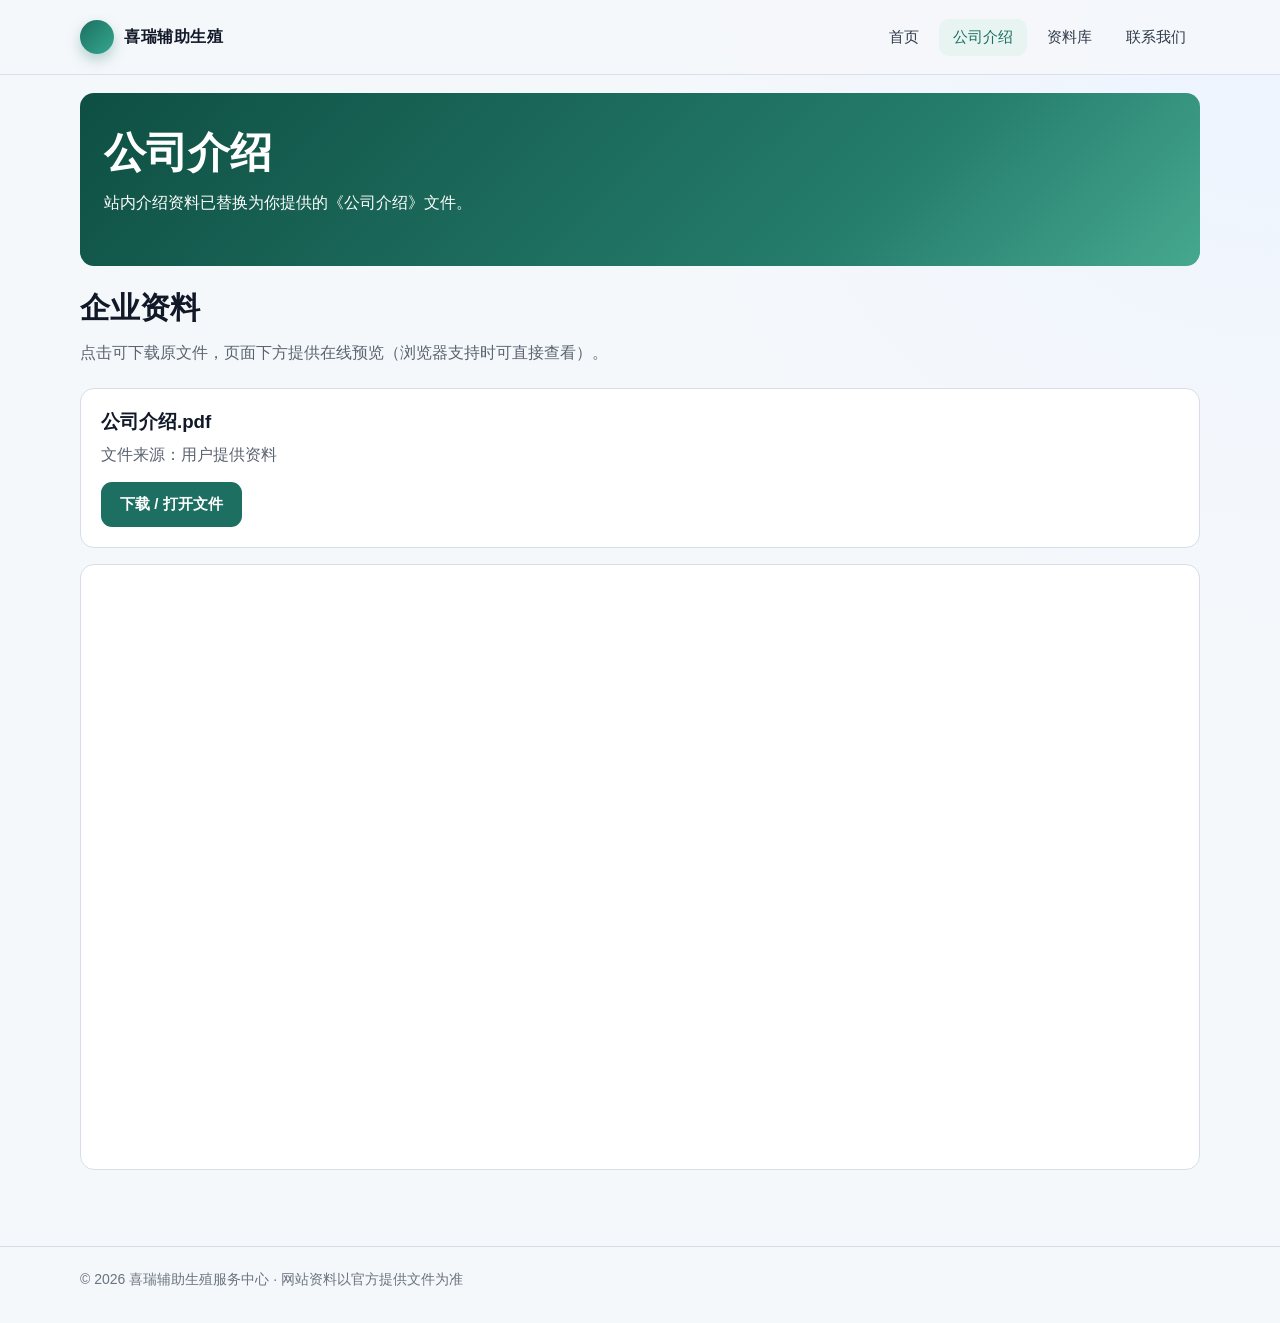
==== about.html @ 0d0cdbbd "feat: launch gljyhxbb site" ====
<!doctype html>
<html lang="zh-CN">
  <head>
    <meta charset="UTF-8" />
    <meta name="viewport" content="width=device-width, initial-scale=1.0" />
    <meta name="description" content="喜瑞辅助生殖服务公司介绍。" />
    <title>喜瑞辅助生殖服务 | 公司介绍</title>
    <link rel="stylesheet" href="assets/css/style.css" />
  </head>
  <body>
    <header class="topbar">
      <div class="wrap topbar-inner">
        <a class="brand" href="index.html"><span class="brand-dot"></span>喜瑞辅助生殖</a>
        <nav class="nav">
          <a href="index.html">首页</a>
          <a class="active" href="about.html">公司介绍</a>
          <a href="resources.html">资料库</a>
          <a href="contact.html">联系我们</a>
        </nav>
      </div>
    </header>

    <main class="wrap">
      <section class="banner">
        <h1>公司介绍</h1>
        <p>站内介绍资料已替换为你提供的《公司介绍》文件。</p>
      </section>

      <section class="section">
        <h2>企业资料</h2>
        <p class="desc">
          点击可下载原文件，页面下方提供在线预览（浏览器支持时可直接查看）。
        </p>
        <div class="doc-card">
          <h3>公司介绍.pdf</h3>
          <div class="meta">文件来源：用户提供资料</div>
          <a class="btn btn-primary" href="assets/docs/company-profile.pdf" target="_blank">下载 / 打开文件</a>
        </div>
        <div class="pdf-box">
          <iframe src="assets/docs/company-profile.pdf" title="公司介绍 PDF 预览"></iframe>
        </div>
      </section>
    </main>

    <footer>
      <div class="wrap">
        © 2026 喜瑞辅助生殖服务中心 · 网站资料以官方提供文件为准
      </div>
    </footer>
  </body>
</html>
---- assets/css/style.css ----
:root {
  --bg: #f5f8fb;
  --surface: #ffffff;
  --text: #111827;
  --muted: #5b6472;
  --brand: #1d6f62;
  --brand-soft: #e7f4f1;
  --accent: #c59a3d;
  --line: #d7dee8;
  --radius: 16px;
  --shadow: 0 12px 30px rgba(20, 40, 70, 0.08);
}

* {
  box-sizing: border-box;
}

body {
  margin: 0;
  font-family: "Noto Sans SC", "PingFang SC", "Microsoft YaHei", sans-serif;
  color: var(--text);
  background:
    radial-gradient(circle at top right, #edf4ff 0, #f5f8fb 35%),
    var(--bg);
}

a {
  color: inherit;
  text-decoration: none;
}

.wrap {
  width: min(1120px, calc(100% - 32px));
  margin: 0 auto;
}

.topbar {
  position: sticky;
  top: 0;
  z-index: 20;
  backdrop-filter: blur(10px);
  background: rgba(245, 248, 251, 0.88);
  border-bottom: 1px solid rgba(215, 222, 232, 0.9);
}

.topbar-inner {
  height: 74px;
  display: flex;
  align-items: center;
  justify-content: space-between;
}

.brand {
  display: inline-flex;
  align-items: center;
  gap: 10px;
  font-weight: 700;
  letter-spacing: 0.5px;
}

.brand-dot {
  width: 34px;
  height: 34px;
  border-radius: 50%;
  background: linear-gradient(135deg, var(--brand), #34a88f);
  display: inline-block;
  box-shadow: 0 6px 14px rgba(29, 111, 98, 0.3);
}

.nav {
  display: flex;
  gap: 6px;
  flex-wrap: wrap;
}

.nav a {
  padding: 9px 14px;
  border-radius: 10px;
  color: #2f3a4a;
  font-size: 15px;
  transition: 0.2s;
}

.nav a.active,
.nav a:hover {
  background: var(--brand-soft);
  color: var(--brand);
}

.hero {
  padding: 66px 0 48px;
}

.hero-grid {
  display: grid;
  grid-template-columns: 1.2fr 0.8fr;
  gap: 24px;
}

.panel {
  background: var(--surface);
  border: 1px solid var(--line);
  border-radius: var(--radius);
  box-shadow: var(--shadow);
}

.hero-main {
  padding: 34px;
}

.eyebrow {
  font-size: 13px;
  font-weight: 700;
  color: var(--brand);
  letter-spacing: 1px;
}

h1 {
  margin: 10px 0 14px;
  font-size: clamp(28px, 5vw, 42px);
  line-height: 1.15;
}

.lead {
  margin: 0;
  font-size: 16px;
  color: var(--muted);
  line-height: 1.75;
}

.cta-row {
  margin-top: 24px;
  display: flex;
  flex-wrap: wrap;
  gap: 12px;
}

.btn {
  display: inline-flex;
  align-items: center;
  justify-content: center;
  padding: 12px 18px;
  border-radius: 11px;
  border: 1px solid transparent;
  font-weight: 700;
  font-size: 15px;
  transition: 0.2s;
}

.btn-primary {
  background: var(--brand);
  color: #fff;
}

.btn-primary:hover {
  background: #145648;
}

.btn-secondary {
  border-color: var(--line);
  background: #fff;
}

.btn-secondary:hover {
  border-color: var(--brand);
  color: var(--brand);
}

.hero-side {
  padding: 24px;
  display: flex;
  flex-direction: column;
  justify-content: space-between;
  gap: 14px;
}

.metric {
  padding: 16px 18px;
  border-radius: 12px;
  background: linear-gradient(145deg, #f8fffd, #eff8f6);
  border: 1px solid #d9ece7;
}

.metric b {
  display: block;
  font-size: 22px;
}

.section {
  padding: 22px 0 52px;
}

.section h2 {
  margin: 0 0 14px;
  font-size: clamp(22px, 3vw, 30px);
}

.section p.desc {
  margin: 0 0 24px;
  color: var(--muted);
}

.cards {
  display: grid;
  grid-template-columns: repeat(3, minmax(0, 1fr));
  gap: 16px;
}

.card {
  background: var(--surface);
  border: 1px solid var(--line);
  border-radius: 14px;
  padding: 18px;
}

.card h3 {
  margin: 0 0 8px;
  font-size: 18px;
}

.card p {
  margin: 0;
  color: var(--muted);
  line-height: 1.7;
}

.doc-list,
.qr-grid {
  display: grid;
  grid-template-columns: repeat(2, minmax(0, 1fr));
  gap: 18px;
}

.doc-card {
  background: var(--surface);
  border: 1px solid var(--line);
  border-radius: 14px;
  padding: 20px;
}

.doc-card h3 {
  margin: 0 0 10px;
}

.doc-card .meta {
  color: var(--muted);
  margin-bottom: 16px;
}

.qr-card {
  background: var(--surface);
  border: 1px solid var(--line);
  border-radius: 14px;
  padding: 14px;
}

.qr-card img {
  width: 100%;
  border-radius: 10px;
  display: block;
}

.qr-card h3 {
  margin: 10px 2px 4px;
}

.qr-card p {
  margin: 0 2px 2px;
  color: var(--muted);
  font-size: 14px;
}

.contact-panel {
  background: linear-gradient(145deg, #fff, #f8fbff);
  border: 1px solid var(--line);
  border-radius: 16px;
  padding: 18px;
  margin-bottom: 16px;
}

.pdf-box {
  margin-top: 16px;
  border: 1px solid var(--line);
  border-radius: 14px;
  overflow: hidden;
  background: #fff;
}

.pdf-box iframe {
  width: 100%;
  height: 600px;
  border: 0;
}

footer {
  margin-top: 24px;
  padding: 24px 0 34px;
  border-top: 1px solid var(--line);
  color: #6a7380;
  font-size: 14px;
}

.banner {
  margin-top: 18px;
  border-radius: 14px;
  background: linear-gradient(135deg, #0e4f43 0%, #257d6c 70%, #46a88f 100%);
  color: #fff;
  padding: 36px 24px;
}

.banner h1 {
  margin: 0 0 10px;
}

.notice {
  margin-top: 8px;
  font-size: 13px;
  color: var(--muted);
}

@media (max-width: 940px) {
  .hero-grid,
  .cards,
  .doc-list,
  .qr-grid {
    grid-template-columns: 1fr;
  }

  .topbar-inner {
    height: auto;
    padding: 10px 0;
    gap: 10px;
    flex-direction: column;
    align-items: flex-start;
  }

  .nav a {
    padding: 8px 10px;
    font-size: 14px;
  }

  .hero {
    padding-top: 34px;
  }

  .hero-main,
  .hero-side {
    padding: 20px;
  }

  .pdf-box iframe {
    height: 420px;
  }
}
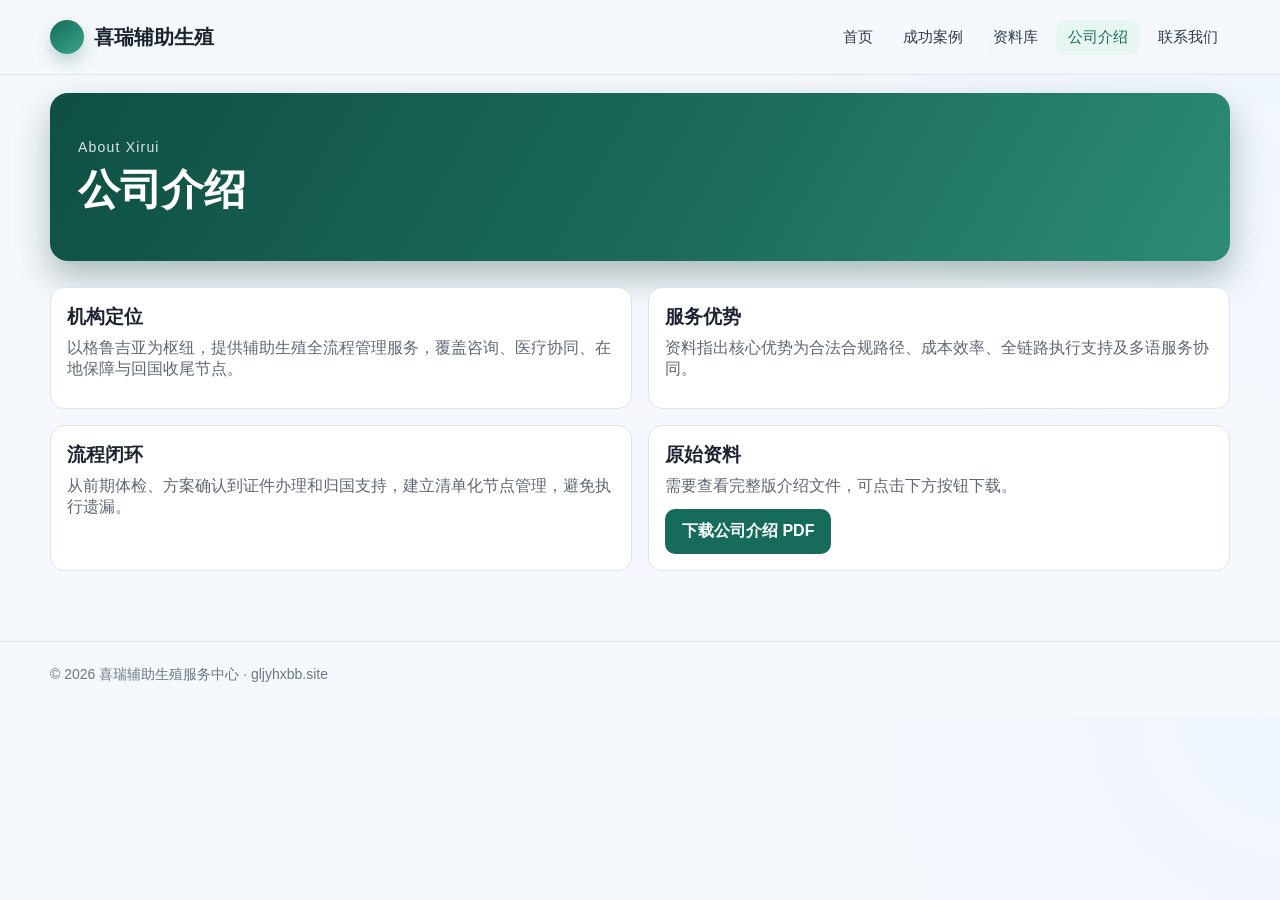
==== commit 9f7a7ab6: "feat: rebuild site in case-page style and remove full-pdf embedding" ====
--- a/about.html
+++ b/about.html
@@ -1,51 +1,57 @@
-<!doctype html>
+﻿<!doctype html>
 <html lang="zh-CN">
   <head>
     <meta charset="UTF-8" />
     <meta name="viewport" content="width=device-width, initial-scale=1.0" />
-    <meta name="description" content="喜瑞辅助生殖服务公司介绍。" />
-    <title>喜瑞辅助生殖服务 | 公司介绍</title>
+    <meta name="description" content="喜瑞辅助生殖公司介绍。" />
+    <title>公司介绍 | 喜瑞辅助生殖</title>
     <link rel="stylesheet" href="assets/css/style.css" />
   </head>
   <body>
-    <header class="topbar">
-      <div class="wrap topbar-inner">
-        <a class="brand" href="index.html"><span class="brand-dot"></span>喜瑞辅助生殖</a>
+    <header class="header">
+      <div class="wrap header-inner">
+        <a class="logo" href="index.html"><span class="logo-dot"></span>喜瑞辅助生殖</a>
         <nav class="nav">
           <a href="index.html">首页</a>
+          <a href="case.html">成功案例</a>
+          <a href="resources.html">资料库</a>
           <a class="active" href="about.html">公司介绍</a>
-          <a href="resources.html">资料库</a>
           <a href="contact.html">联系我们</a>
         </nav>
       </div>
     </header>
 
     <main class="wrap">
-      <section class="banner">
-        <h1>公司介绍</h1>
-        <p>站内介绍资料已替换为你提供的《公司介绍》文件。</p>
+      <section class="nbanner">
+        <div class="inner">
+          <div class="en">About Xirui</div>
+          <h1>公司介绍</h1>
+        </div>
       </section>
 
-      <section class="section">
-        <h2>企业资料</h2>
-        <p class="desc">
-          点击可下载原文件，页面下方提供在线预览（浏览器支持时可直接查看）。
-        </p>
-        <div class="doc-card">
-          <h3>公司介绍.pdf</h3>
-          <div class="meta">文件来源：用户提供资料</div>
-          <a class="btn btn-primary" href="assets/docs/company-profile.pdf" target="_blank">下载 / 打开文件</a>
-        </div>
-        <div class="pdf-box">
-          <iframe src="assets/docs/company-profile.pdf" title="公司介绍 PDF 预览"></iframe>
-        </div>
+      <section class="section grid2">
+        <article class="doc-card">
+          <h3>机构定位</h3>
+          <p>以格鲁吉亚为枢纽，提供辅助生殖全流程管理服务，覆盖咨询、医疗协同、在地保障与回国收尾节点。</p>
+        </article>
+        <article class="doc-card">
+          <h3>服务优势</h3>
+          <p>资料指出核心优势为合法合规路径、成本效率、全链路执行支持及多语服务协同。</p>
+        </article>
+        <article class="doc-card">
+          <h3>流程闭环</h3>
+          <p>从前期体检、方案确认到证件办理和归国支持，建立清单化节点管理，避免执行遗漏。</p>
+        </article>
+        <article class="doc-card">
+          <h3>原始资料</h3>
+          <p>需要查看完整版介绍文件，可点击下方按钮下载。</p>
+          <a class="btn btn-solid" href="assets/docs/company-profile.pdf" target="_blank">下载公司介绍 PDF</a>
+        </article>
       </section>
     </main>
 
     <footer>
-      <div class="wrap">
-        © 2026 喜瑞辅助生殖服务中心 · 网站资料以官方提供文件为准
-      </div>
+      <div class="wrap">© 2026 喜瑞辅助生殖服务中心 · gljyhxbb.site</div>
     </footer>
   </body>
 </html>
--- a/assets/css/style.css
+++ b/assets/css/style.css
@@ -1,70 +1,62 @@
-:root {
-  --bg: #f5f8fb;
-  --surface: #ffffff;
-  --text: #111827;
-  --muted: #5b6472;
-  --brand: #1d6f62;
-  --brand-soft: #e7f4f1;
-  --accent: #c59a3d;
-  --line: #d7dee8;
-  --radius: 16px;
-  --shadow: 0 12px 30px rgba(20, 40, 70, 0.08);
-}
-
-* {
-  box-sizing: border-box;
-}
+﻿:root {
+  --brand: #166b5a;
+  --brand-dark: #0e4a3f;
+  --brand-soft: #e8f6f2;
+  --gold: #cfa249;
+  --text: #1c2330;
+  --muted: #5f6775;
+  --line: #dde3ec;
+  --bg: #f5f8fc;
+  --card: #ffffff;
+}
+
+* { box-sizing: border-box; }
 
 body {
   margin: 0;
+  color: var(--text);
   font-family: "Noto Sans SC", "PingFang SC", "Microsoft YaHei", sans-serif;
-  color: var(--text);
-  background:
-    radial-gradient(circle at top right, #edf4ff 0, #f5f8fb 35%),
-    var(--bg);
-}
-
-a {
-  color: inherit;
-  text-decoration: none;
-}
+  background: radial-gradient(circle at top right, #eff5ff, #f5f8fc 35%), var(--bg);
+}
+
+a { color: inherit; text-decoration: none; }
 
 .wrap {
-  width: min(1120px, calc(100% - 32px));
+  width: min(1180px, calc(100% - 30px));
   margin: 0 auto;
 }
 
-.topbar {
+.header {
   position: sticky;
   top: 0;
-  z-index: 20;
-  backdrop-filter: blur(10px);
-  background: rgba(245, 248, 251, 0.88);
-  border-bottom: 1px solid rgba(215, 222, 232, 0.9);
-}
-
-.topbar-inner {
-  height: 74px;
+  z-index: 30;
+  background: rgba(245, 248, 252, 0.93);
+  backdrop-filter: blur(8px);
+  border-bottom: 1px solid rgba(221, 227, 236, 0.9);
+}
+
+.header-inner {
+  min-height: 74px;
   display: flex;
   align-items: center;
   justify-content: space-between;
-}
-
-.brand {
+  gap: 12px;
+}
+
+.logo {
   display: inline-flex;
   align-items: center;
   gap: 10px;
-  font-weight: 700;
-  letter-spacing: 0.5px;
-}
-
-.brand-dot {
+  font-size: 20px;
+  font-weight: 800;
+}
+
+.logo-dot {
   width: 34px;
   height: 34px;
   border-radius: 50%;
-  background: linear-gradient(135deg, var(--brand), #34a88f);
-  display: inline-block;
-  box-shadow: 0 6px 14px rgba(29, 111, 98, 0.3);
+  background: linear-gradient(145deg, var(--brand), #39a58b);
+  box-shadow: 0 8px 16px rgba(22, 107, 90, 0.25);
 }
 
 .nav {
@@ -74,10 +66,10 @@
 }
 
 .nav a {
-  padding: 9px 14px;
+  padding: 8px 12px;
   border-radius: 10px;
-  color: #2f3a4a;
   font-size: 15px;
+  color: #2f3b4d;
   transition: 0.2s;
 }
 
@@ -87,268 +79,229 @@
   color: var(--brand);
 }
 
-.hero {
-  padding: 66px 0 48px;
-}
-
-.hero-grid {
-  display: grid;
-  grid-template-columns: 1.2fr 0.8fr;
-  gap: 24px;
-}
+.nbanner {
+  margin-top: 18px;
+  border-radius: 18px;
+  overflow: hidden;
+  background: linear-gradient(120deg, #0f4f44 0%, #1b6b5a 55%, #2d8c75 100%);
+  color: #fff;
+  box-shadow: 0 16px 34px rgba(16, 58, 51, 0.32);
+}
+
+.nbanner .inner {
+  padding: 46px 28px;
+}
+
+.nbanner .en {
+  font-size: 14px;
+  letter-spacing: 1.2px;
+  opacity: 0.86;
+}
+
+.nbanner h1 {
+  margin: 10px 0 0;
+  font-size: clamp(26px, 4vw, 42px);
+  line-height: 1.2;
+}
+
+.breadcrumb {
+  margin: 16px 2px 0;
+  color: #718095;
+  font-size: 14px;
+}
+
+.section { padding: 26px 0 46px; }
 
 .panel {
-  background: var(--surface);
-  border: 1px solid var(--line);
-  border-radius: var(--radius);
-  box-shadow: var(--shadow);
-}
-
-.hero-main {
-  padding: 34px;
-}
-
-.eyebrow {
-  font-size: 13px;
-  font-weight: 700;
-  color: var(--brand);
-  letter-spacing: 1px;
-}
-
-h1 {
-  margin: 10px 0 14px;
-  font-size: clamp(28px, 5vw, 42px);
-  line-height: 1.15;
-}
-
-.lead {
-  margin: 0;
-  font-size: 16px;
-  color: var(--muted);
-  line-height: 1.75;
-}
-
-.cta-row {
-  margin-top: 24px;
-  display: flex;
-  flex-wrap: wrap;
-  gap: 12px;
-}
-
-.btn {
-  display: inline-flex;
-  align-items: center;
-  justify-content: center;
-  padding: 12px 18px;
-  border-radius: 11px;
-  border: 1px solid transparent;
-  font-weight: 700;
-  font-size: 15px;
-  transition: 0.2s;
-}
-
-.btn-primary {
-  background: var(--brand);
-  color: #fff;
-}
-
-.btn-primary:hover {
-  background: #145648;
-}
-
-.btn-secondary {
-  border-color: var(--line);
-  background: #fff;
-}
-
-.btn-secondary:hover {
-  border-color: var(--brand);
-  color: var(--brand);
-}
-
-.hero-side {
-  padding: 24px;
-  display: flex;
-  flex-direction: column;
-  justify-content: space-between;
-  gap: 14px;
-}
-
-.metric {
-  padding: 16px 18px;
-  border-radius: 12px;
-  background: linear-gradient(145deg, #f8fffd, #eff8f6);
-  border: 1px solid #d9ece7;
-}
-
-.metric b {
-  display: block;
-  font-size: 22px;
-}
-
-.section {
-  padding: 22px 0 52px;
-}
-
-.section h2 {
-  margin: 0 0 14px;
-  font-size: clamp(22px, 3vw, 30px);
-}
-
-.section p.desc {
-  margin: 0 0 24px;
-  color: var(--muted);
-}
-
-.cards {
-  display: grid;
-  grid-template-columns: repeat(3, minmax(0, 1fr));
-  gap: 16px;
-}
-
-.card {
-  background: var(--surface);
+  background: var(--card);
   border: 1px solid var(--line);
   border-radius: 14px;
-  padding: 18px;
-}
-
-.card h3 {
+  box-shadow: 0 10px 26px rgba(21, 39, 67, 0.06);
+}
+
+.case-toolbar {
+  margin-bottom: 14px;
+  padding: 12px 14px;
+  display: flex;
+  justify-content: space-between;
+  align-items: center;
+  gap: 10px;
+}
+
+.case-toolbar .txt { color: var(--muted); font-size: 14px; }
+
+.case-grid {
+  display: grid;
+  grid-template-columns: repeat(4, minmax(0, 1fr));
+  gap: 14px;
+}
+
+.case-card {
+  background: #fff;
+  border: 1px solid var(--line);
+  border-radius: 14px;
+  overflow: hidden;
+  transition: transform 0.2s, box-shadow 0.2s;
+}
+
+.case-card:hover {
+  transform: translateY(-3px);
+  box-shadow: 0 14px 24px rgba(22, 44, 79, 0.12);
+}
+
+.case-thumb {
+  aspect-ratio: 16 / 10;
+  padding: 16px;
+  display: flex;
+  align-items: flex-end;
+  color: #fff;
+  font-weight: 700;
+  font-size: 13px;
+  letter-spacing: 0.4px;
+}
+
+.bg1 { background: linear-gradient(135deg, #395a9a, #4b86c8); }
+.bg2 { background: linear-gradient(135deg, #0f6656, #2e9f87); }
+.bg3 { background: linear-gradient(135deg, #754d94, #9f6ebf); }
+.bg4 { background: linear-gradient(135deg, #a3633c, #d08c57); }
+.bg5 { background: linear-gradient(135deg, #386d84, #4ea3b9); }
+.bg6 { background: linear-gradient(135deg, #6762a8, #8791d0); }
+.bg7 { background: linear-gradient(135deg, #7d5f3c, #bb996d); }
+.bg8 { background: linear-gradient(135deg, #3b7a59, #63b889); }
+
+.case-body { padding: 12px 13px 14px; }
+
+.case-meta {
+  color: #7a879b;
+  font-size: 12px;
+  margin-bottom: 6px;
+}
+
+.case-body h3 {
   margin: 0 0 8px;
-  font-size: 18px;
-}
-
-.card p {
+  font-size: 17px;
+  line-height: 1.4;
+}
+
+.case-body p {
   margin: 0;
   color: var(--muted);
   line-height: 1.7;
-}
-
-.doc-list,
-.qr-grid {
+  font-size: 14px;
+}
+
+.pager {
+  margin-top: 18px;
+  display: flex;
+  justify-content: center;
+  gap: 8px;
+}
+
+.pager span {
+  min-width: 34px;
+  height: 34px;
+  border: 1px solid var(--line);
+  border-radius: 8px;
+  display: inline-flex;
+  align-items: center;
+  justify-content: center;
+  background: #fff;
+  color: #556279;
+}
+
+.pager span.active {
+  background: var(--brand);
+  color: #fff;
+  border-color: var(--brand);
+}
+
+.cta {
+  margin-top: 20px;
+  background: linear-gradient(135deg, #0e4a3f, #1c6e5e 65%, #2d947d);
+  color: #fff;
+  border-radius: 14px;
+  padding: 26px 18px;
+  text-align: center;
+}
+
+.cta h2 { margin: 0 0 10px; }
+.cta p { margin: 0 0 16px; opacity: 0.92; }
+
+.btn {
+  display: inline-flex;
+  align-items: center;
+  justify-content: center;
+  border-radius: 10px;
+  padding: 11px 16px;
+  font-weight: 700;
+  border: 1px solid transparent;
+}
+
+.btn-primary { background: #fff; color: var(--brand-dark); }
+.btn-primary:hover { background: #f0f6f4; }
+
+.grid2 {
   display: grid;
   grid-template-columns: repeat(2, minmax(0, 1fr));
-  gap: 18px;
-}
-
-.doc-card {
-  background: var(--surface);
+  gap: 16px;
+}
+
+.doc-card,
+.qr-card {
+  background: #fff;
   border: 1px solid var(--line);
   border-radius: 14px;
-  padding: 20px;
-}
-
-.doc-card h3 {
-  margin: 0 0 10px;
-}
-
-.doc-card .meta {
-  color: var(--muted);
-  margin-bottom: 16px;
-}
-
-.qr-card {
-  background: var(--surface);
-  border: 1px solid var(--line);
-  border-radius: 14px;
-  padding: 14px;
+  padding: 16px;
+}
+
+.doc-card h3,
+.qr-card h3 { margin: 0 0 8px; }
+
+.doc-card p,
+.qr-card p { margin: 0 0 12px; color: var(--muted); }
+
+.btn-solid {
+  background: var(--brand);
+  color: #fff;
+}
+
+.btn-solid:hover { background: #0f5a4c; }
+
+.qr-list {
+  display: grid;
+  grid-template-columns: repeat(2, minmax(0, 1fr));
+  gap: 16px;
 }
 
 .qr-card img {
   width: 100%;
+  display: block;
   border-radius: 10px;
-  display: block;
-}
-
-.qr-card h3 {
-  margin: 10px 2px 4px;
-}
-
-.qr-card p {
-  margin: 0 2px 2px;
-  color: var(--muted);
-  font-size: 14px;
-}
-
-.contact-panel {
-  background: linear-gradient(145deg, #fff, #f8fbff);
-  border: 1px solid var(--line);
-  border-radius: 16px;
-  padding: 18px;
-  margin-bottom: 16px;
-}
-
-.pdf-box {
-  margin-top: 16px;
-  border: 1px solid var(--line);
-  border-radius: 14px;
-  overflow: hidden;
-  background: #fff;
-}
-
-.pdf-box iframe {
-  width: 100%;
-  height: 600px;
-  border: 0;
 }
 
 footer {
   margin-top: 24px;
+  border-top: 1px solid var(--line);
   padding: 24px 0 34px;
-  border-top: 1px solid var(--line);
-  color: #6a7380;
+  color: #6c7686;
   font-size: 14px;
 }
 
-.banner {
-  margin-top: 18px;
-  border-radius: 14px;
-  background: linear-gradient(135deg, #0e4f43 0%, #257d6c 70%, #46a88f 100%);
-  color: #fff;
-  padding: 36px 24px;
-}
-
-.banner h1 {
-  margin: 0 0 10px;
-}
-
-.notice {
-  margin-top: 8px;
-  font-size: 13px;
-  color: var(--muted);
-}
-
-@media (max-width: 940px) {
-  .hero-grid,
-  .cards,
-  .doc-list,
-  .qr-grid {
-    grid-template-columns: 1fr;
-  }
-
-  .topbar-inner {
-    height: auto;
+@media (max-width: 1100px) {
+  .case-grid { grid-template-columns: repeat(3, minmax(0, 1fr)); }
+}
+
+@media (max-width: 860px) {
+  .header-inner {
     padding: 10px 0;
-    gap: 10px;
+    min-height: auto;
     flex-direction: column;
     align-items: flex-start;
   }
 
-  .nav a {
-    padding: 8px 10px;
-    font-size: 14px;
-  }
-
-  .hero {
-    padding-top: 34px;
-  }
-
-  .hero-main,
-  .hero-side {
-    padding: 20px;
-  }
-
-  .pdf-box iframe {
-    height: 420px;
-  }
-}
+  .case-grid,
+  .grid2,
+  .qr-list { grid-template-columns: 1fr; }
+
+  .nbanner .inner { padding: 30px 18px; }
+}
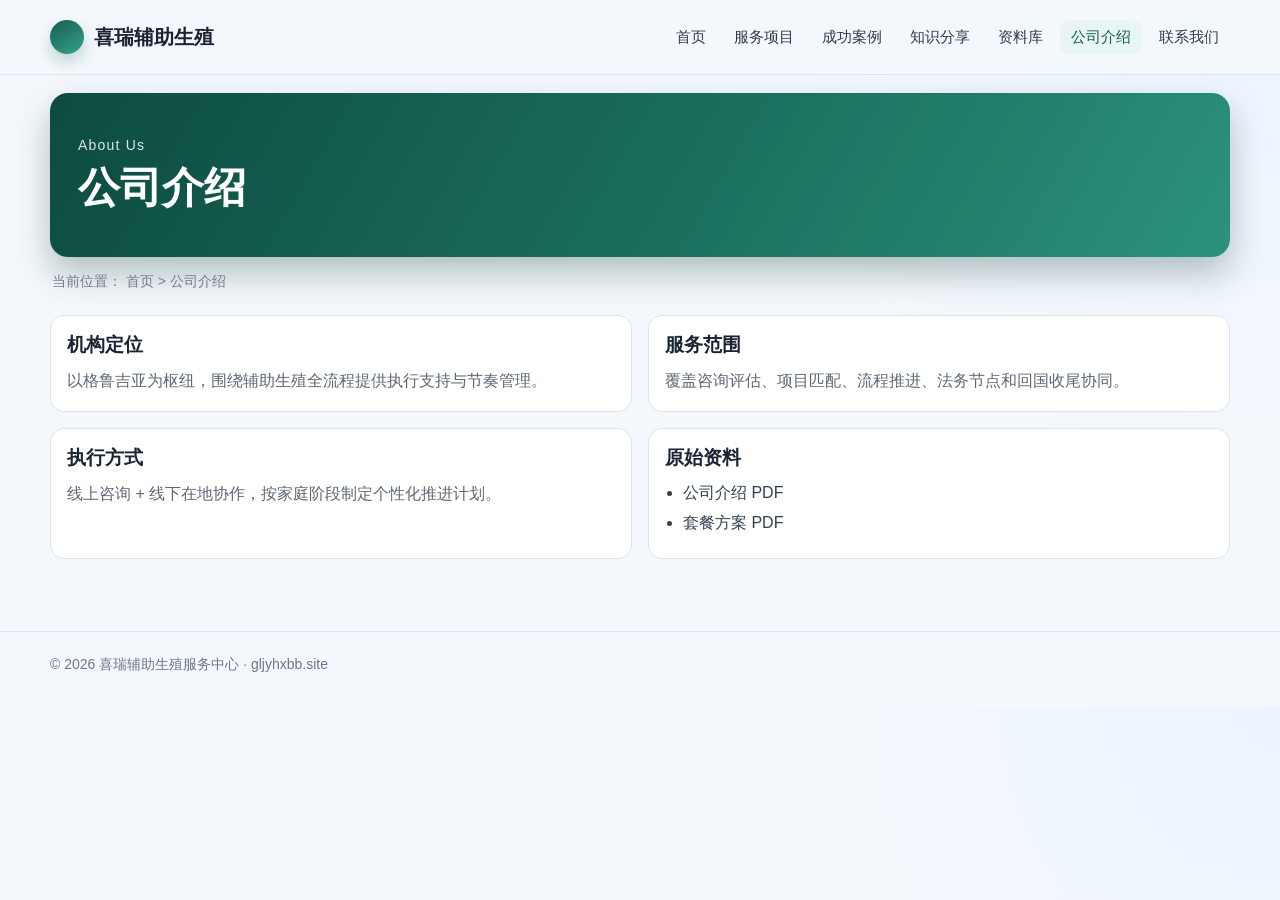
==== commit cba4cd0f: "feat: rebuild full site sections and remove external brand/contact traces" ====
--- a/about.html
+++ b/about.html
@@ -1,4 +1,4 @@
-﻿<!doctype html>
+<!doctype html>
 <html lang="zh-CN">
   <head>
     <meta charset="UTF-8" />
@@ -13,7 +13,9 @@
         <a class="logo" href="index.html"><span class="logo-dot"></span>喜瑞辅助生殖</a>
         <nav class="nav">
           <a href="index.html">首页</a>
+          <a href="project.html">服务项目</a>
           <a href="case.html">成功案例</a>
+          <a href="knowledge.html">知识分享</a>
           <a href="resources.html">资料库</a>
           <a class="active" href="about.html">公司介绍</a>
           <a href="contact.html">联系我们</a>
@@ -22,30 +24,34 @@
     </header>
 
     <main class="wrap">
-      <section class="nbanner">
+      <section class="banner">
         <div class="inner">
-          <div class="en">About Xirui</div>
+          <div class="en">About Us</div>
           <h1>公司介绍</h1>
         </div>
       </section>
 
+      <div class="breadcrumb">当前位置： 首页 &gt; 公司介绍</div>
+
       <section class="section grid2">
-        <article class="doc-card">
+        <article class="block">
           <h3>机构定位</h3>
-          <p>以格鲁吉亚为枢纽，提供辅助生殖全流程管理服务，覆盖咨询、医疗协同、在地保障与回国收尾节点。</p>
+          <p>以格鲁吉亚为枢纽，围绕辅助生殖全流程提供执行支持与节奏管理。</p>
         </article>
-        <article class="doc-card">
-          <h3>服务优势</h3>
-          <p>资料指出核心优势为合法合规路径、成本效率、全链路执行支持及多语服务协同。</p>
+        <article class="block">
+          <h3>服务范围</h3>
+          <p>覆盖咨询评估、项目匹配、流程推进、法务节点和回国收尾协同。</p>
         </article>
-        <article class="doc-card">
-          <h3>流程闭环</h3>
-          <p>从前期体检、方案确认到证件办理和归国支持，建立清单化节点管理，避免执行遗漏。</p>
+        <article class="block">
+          <h3>执行方式</h3>
+          <p>线上咨询 + 线下在地协作，按家庭阶段制定个性化推进计划。</p>
         </article>
-        <article class="doc-card">
+        <article class="block">
           <h3>原始资料</h3>
-          <p>需要查看完整版介绍文件，可点击下方按钮下载。</p>
-          <a class="btn btn-solid" href="assets/docs/company-profile.pdf" target="_blank">下载公司介绍 PDF</a>
+          <ul class="list">
+            <li><a href="assets/docs/company-profile.pdf" target="_blank">公司介绍 PDF</a></li>
+            <li><a href="assets/docs/georgia-assisted-reproduction-package.pdf" target="_blank">套餐方案 PDF</a></li>
+          </ul>
         </article>
       </section>
     </main>
--- a/assets/css/style.css
+++ b/assets/css/style.css
@@ -1,307 +1,58 @@
-﻿:root {
-  --brand: #166b5a;
-  --brand-dark: #0e4a3f;
-  --brand-soft: #e8f6f2;
-  --gold: #cfa249;
-  --text: #1c2330;
-  --muted: #5f6775;
-  --line: #dde3ec;
-  --bg: #f5f8fc;
-  --card: #ffffff;
+
+:root {
+  --brand:#155e52;
+  --brand2:#2a8d76;
+  --text:#1a2433;
+  --muted:#5e6775;
+  --line:#dce3ed;
+  --bg:#f4f8fc;
+  --card:#ffffff;
 }
-
-* { box-sizing: border-box; }
-
-body {
-  margin: 0;
-  color: var(--text);
-  font-family: "Noto Sans SC", "PingFang SC", "Microsoft YaHei", sans-serif;
-  background: radial-gradient(circle at top right, #eff5ff, #f5f8fc 35%), var(--bg);
-}
-
-a { color: inherit; text-decoration: none; }
-
-.wrap {
-  width: min(1180px, calc(100% - 30px));
-  margin: 0 auto;
-}
-
-.header {
-  position: sticky;
-  top: 0;
-  z-index: 30;
-  background: rgba(245, 248, 252, 0.93);
-  backdrop-filter: blur(8px);
-  border-bottom: 1px solid rgba(221, 227, 236, 0.9);
-}
-
-.header-inner {
-  min-height: 74px;
-  display: flex;
-  align-items: center;
-  justify-content: space-between;
-  gap: 12px;
-}
-
-.logo {
-  display: inline-flex;
-  align-items: center;
-  gap: 10px;
-  font-size: 20px;
-  font-weight: 800;
-}
-
-.logo-dot {
-  width: 34px;
-  height: 34px;
-  border-radius: 50%;
-  background: linear-gradient(145deg, var(--brand), #39a58b);
-  box-shadow: 0 8px 16px rgba(22, 107, 90, 0.25);
-}
-
-.nav {
-  display: flex;
-  gap: 6px;
-  flex-wrap: wrap;
-}
-
-.nav a {
-  padding: 8px 12px;
-  border-radius: 10px;
-  font-size: 15px;
-  color: #2f3b4d;
-  transition: 0.2s;
-}
-
-.nav a.active,
-.nav a:hover {
-  background: var(--brand-soft);
-  color: var(--brand);
-}
-
-.nbanner {
-  margin-top: 18px;
-  border-radius: 18px;
-  overflow: hidden;
-  background: linear-gradient(120deg, #0f4f44 0%, #1b6b5a 55%, #2d8c75 100%);
-  color: #fff;
-  box-shadow: 0 16px 34px rgba(16, 58, 51, 0.32);
-}
-
-.nbanner .inner {
-  padding: 46px 28px;
-}
-
-.nbanner .en {
-  font-size: 14px;
-  letter-spacing: 1.2px;
-  opacity: 0.86;
-}
-
-.nbanner h1 {
-  margin: 10px 0 0;
-  font-size: clamp(26px, 4vw, 42px);
-  line-height: 1.2;
-}
-
-.breadcrumb {
-  margin: 16px 2px 0;
-  color: #718095;
-  font-size: 14px;
-}
-
-.section { padding: 26px 0 46px; }
-
-.panel {
-  background: var(--card);
-  border: 1px solid var(--line);
-  border-radius: 14px;
-  box-shadow: 0 10px 26px rgba(21, 39, 67, 0.06);
-}
-
-.case-toolbar {
-  margin-bottom: 14px;
-  padding: 12px 14px;
-  display: flex;
-  justify-content: space-between;
-  align-items: center;
-  gap: 10px;
-}
-
-.case-toolbar .txt { color: var(--muted); font-size: 14px; }
-
-.case-grid {
-  display: grid;
-  grid-template-columns: repeat(4, minmax(0, 1fr));
-  gap: 14px;
-}
-
-.case-card {
-  background: #fff;
-  border: 1px solid var(--line);
-  border-radius: 14px;
-  overflow: hidden;
-  transition: transform 0.2s, box-shadow 0.2s;
-}
-
-.case-card:hover {
-  transform: translateY(-3px);
-  box-shadow: 0 14px 24px rgba(22, 44, 79, 0.12);
-}
-
-.case-thumb {
-  aspect-ratio: 16 / 10;
-  padding: 16px;
-  display: flex;
-  align-items: flex-end;
-  color: #fff;
-  font-weight: 700;
-  font-size: 13px;
-  letter-spacing: 0.4px;
-}
-
-.bg1 { background: linear-gradient(135deg, #395a9a, #4b86c8); }
-.bg2 { background: linear-gradient(135deg, #0f6656, #2e9f87); }
-.bg3 { background: linear-gradient(135deg, #754d94, #9f6ebf); }
-.bg4 { background: linear-gradient(135deg, #a3633c, #d08c57); }
-.bg5 { background: linear-gradient(135deg, #386d84, #4ea3b9); }
-.bg6 { background: linear-gradient(135deg, #6762a8, #8791d0); }
-.bg7 { background: linear-gradient(135deg, #7d5f3c, #bb996d); }
-.bg8 { background: linear-gradient(135deg, #3b7a59, #63b889); }
-
-.case-body { padding: 12px 13px 14px; }
-
-.case-meta {
-  color: #7a879b;
-  font-size: 12px;
-  margin-bottom: 6px;
-}
-
-.case-body h3 {
-  margin: 0 0 8px;
-  font-size: 17px;
-  line-height: 1.4;
-}
-
-.case-body p {
-  margin: 0;
-  color: var(--muted);
-  line-height: 1.7;
-  font-size: 14px;
-}
-
-.pager {
-  margin-top: 18px;
-  display: flex;
-  justify-content: center;
-  gap: 8px;
-}
-
-.pager span {
-  min-width: 34px;
-  height: 34px;
-  border: 1px solid var(--line);
-  border-radius: 8px;
-  display: inline-flex;
-  align-items: center;
-  justify-content: center;
-  background: #fff;
-  color: #556279;
-}
-
-.pager span.active {
-  background: var(--brand);
-  color: #fff;
-  border-color: var(--brand);
-}
-
-.cta {
-  margin-top: 20px;
-  background: linear-gradient(135deg, #0e4a3f, #1c6e5e 65%, #2d947d);
-  color: #fff;
-  border-radius: 14px;
-  padding: 26px 18px;
-  text-align: center;
-}
-
-.cta h2 { margin: 0 0 10px; }
-.cta p { margin: 0 0 16px; opacity: 0.92; }
-
-.btn {
-  display: inline-flex;
-  align-items: center;
-  justify-content: center;
-  border-radius: 10px;
-  padding: 11px 16px;
-  font-weight: 700;
-  border: 1px solid transparent;
-}
-
-.btn-primary { background: #fff; color: var(--brand-dark); }
-.btn-primary:hover { background: #f0f6f4; }
-
-.grid2 {
-  display: grid;
-  grid-template-columns: repeat(2, minmax(0, 1fr));
-  gap: 16px;
-}
-
-.doc-card,
-.qr-card {
-  background: #fff;
-  border: 1px solid var(--line);
-  border-radius: 14px;
-  padding: 16px;
-}
-
-.doc-card h3,
-.qr-card h3 { margin: 0 0 8px; }
-
-.doc-card p,
-.qr-card p { margin: 0 0 12px; color: var(--muted); }
-
-.btn-solid {
-  background: var(--brand);
-  color: #fff;
-}
-
-.btn-solid:hover { background: #0f5a4c; }
-
-.qr-list {
-  display: grid;
-  grid-template-columns: repeat(2, minmax(0, 1fr));
-  gap: 16px;
-}
-
-.qr-card img {
-  width: 100%;
-  display: block;
-  border-radius: 10px;
-}
-
-footer {
-  margin-top: 24px;
-  border-top: 1px solid var(--line);
-  padding: 24px 0 34px;
-  color: #6c7686;
-  font-size: 14px;
-}
-
-@media (max-width: 1100px) {
-  .case-grid { grid-template-columns: repeat(3, minmax(0, 1fr)); }
-}
-
-@media (max-width: 860px) {
-  .header-inner {
-    padding: 10px 0;
-    min-height: auto;
-    flex-direction: column;
-    align-items: flex-start;
-  }
-
-  .case-grid,
-  .grid2,
-  .qr-list { grid-template-columns: 1fr; }
-
-  .nbanner .inner { padding: 30px 18px; }
-}
+*{box-sizing:border-box}
+body{margin:0;font-family:"Noto Sans SC","PingFang SC","Microsoft YaHei",sans-serif;color:var(--text);background:radial-gradient(circle at top right,#edf4ff,#f4f8fc 35%),var(--bg)}
+a{text-decoration:none;color:inherit}
+.wrap{width:min(1180px,calc(100% - 30px));margin:0 auto}
+.header{position:sticky;top:0;z-index:30;background:rgba(244,248,252,.92);backdrop-filter:blur(8px);border-bottom:1px solid rgba(220,227,237,.92)}
+.header-inner{min-height:74px;display:flex;align-items:center;justify-content:space-between;gap:12px}
+.logo{display:inline-flex;align-items:center;gap:10px;font-size:20px;font-weight:800}
+.logo-dot{width:34px;height:34px;border-radius:50%;background:linear-gradient(145deg,var(--brand),#38a189);box-shadow:0 8px 16px rgba(21,94,82,.24)}
+.nav{display:flex;gap:6px;flex-wrap:wrap}
+.nav a{padding:8px 11px;border-radius:10px;font-size:15px;color:#2f3b4d;transition:.2s}
+.nav a.active,.nav a:hover{background:#e8f5f2;color:var(--brand)}
+.banner{margin-top:18px;border-radius:18px;overflow:hidden;background:linear-gradient(120deg,#0d4b40,#1a6f5d 55%,#2b927b);color:#fff;box-shadow:0 16px 34px rgba(15,58,50,.30)}
+.banner .inner{padding:44px 28px}
+.banner .en{font-size:14px;opacity:.86;letter-spacing:1.2px}
+.banner h1{margin:10px 0 0;font-size:clamp(26px,4vw,42px);line-height:1.2}
+.breadcrumb{margin:16px 2px 0;color:#6f7d92;font-size:14px}
+.section{padding:24px 0 48px}
+.grid{display:grid;grid-template-columns:repeat(4,minmax(0,1fr));gap:14px}
+.card{border:1px solid var(--line);background:var(--card);border-radius:14px;overflow:hidden;box-shadow:0 10px 22px rgba(21,39,67,.05)}
+.card:hover{transform:translateY(-2px);box-shadow:0 14px 24px rgba(22,44,79,.11)}
+.thumb{aspect-ratio:16/10;padding:14px;color:#fff;font-weight:700;font-size:13px;display:flex;align-items:flex-end}
+.t1{background:linear-gradient(135deg,#3f5ca1,#5d8fcd)}
+.t2{background:linear-gradient(135deg,#1f5f80,#4098b8)}
+.t3{background:linear-gradient(135deg,#0d6657,#2ea485)}
+.t4{background:linear-gradient(135deg,#7e4f9a,#a673c8)}
+.card .body{padding:12px 13px 14px}
+.meta{color:#748196;font-size:12px;margin-bottom:7px}
+.card h3{margin:0 0 8px;font-size:16px;line-height:1.45}
+.card p{margin:0;color:var(--muted);font-size:14px;line-height:1.65}
+.pager{margin-top:18px;display:flex;justify-content:center;gap:8px}
+.pager span{min-width:34px;height:34px;border:1px solid var(--line);border-radius:8px;display:inline-flex;align-items:center;justify-content:center;background:#fff;color:#576378}
+.pager span.active{background:var(--brand);color:#fff;border-color:var(--brand)}
+.grid2{display:grid;grid-template-columns:repeat(2,minmax(0,1fr));gap:16px}
+.block{border:1px solid var(--line);border-radius:14px;background:#fff;padding:16px}
+.block h3{margin:0 0 9px;font-size:19px}
+.block p{margin:0;color:var(--muted);line-height:1.7}
+.list{margin:10px 0 0;padding-left:18px;color:#314155}
+.list li{margin:6px 0;line-height:1.55}
+.qr-list{display:grid;grid-template-columns:repeat(2,minmax(0,1fr));gap:16px}
+.qr{border:1px solid var(--line);border-radius:14px;background:#fff;padding:14px}
+.qr img{width:100%;border-radius:10px;display:block}
+.qr h3{margin:10px 2px 5px}
+.qr p{margin:0 2px 2px;color:var(--muted);font-size:14px}
+.tag{display:inline-block;padding:4px 10px;border-radius:999px;background:#eef5ff;border:1px solid #dce8ff;color:#2e4d7a;font-size:12px;margin-bottom:8px}
+.notice{margin-top:14px;padding:12px 14px;border:1px dashed #c8d7ea;border-radius:10px;color:#546279;background:#f9fcff;font-size:14px}
+footer{margin-top:24px;border-top:1px solid var(--line);padding:24px 0 34px;color:#6c7686;font-size:14px}
+@media (max-width:1100px){.grid{grid-template-columns:repeat(3,minmax(0,1fr))}}
+@media (max-width:860px){.header-inner{padding:10px 0;min-height:auto;flex-direction:column;align-items:flex-start}.grid,.grid2,.qr-list{grid-template-columns:1fr}.banner .inner{padding:30px 18px}}
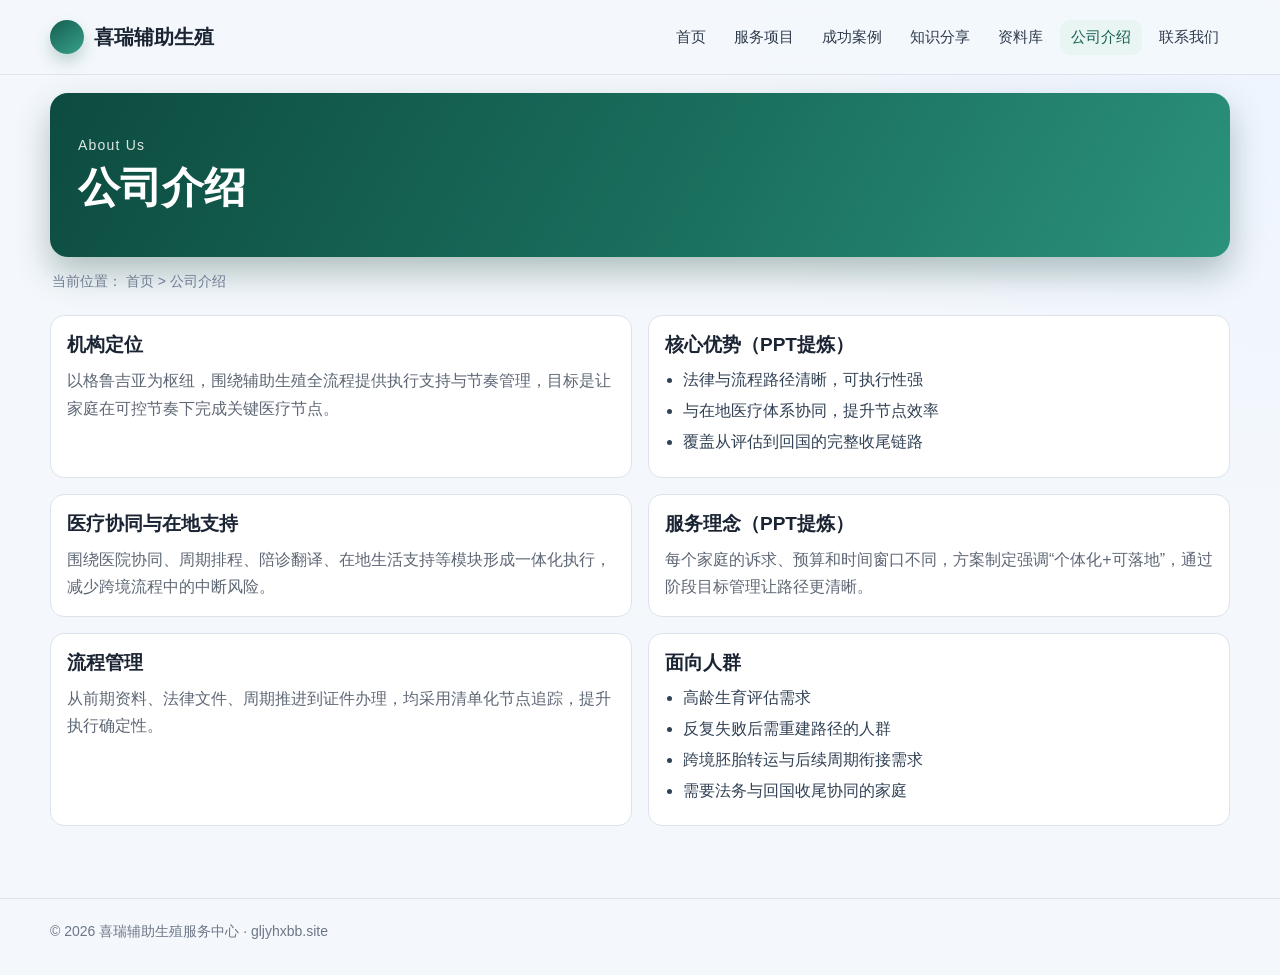
==== commit af46f5b5: "feat: add ppt service flow to home and rewrite about page with ppt content" ====
--- a/about.html
+++ b/about.html
@@ -36,21 +36,35 @@
       <section class="section grid2">
         <article class="block">
           <h3>机构定位</h3>
-          <p>以格鲁吉亚为枢纽，围绕辅助生殖全流程提供执行支持与节奏管理。</p>
+          <p>以格鲁吉亚为枢纽，围绕辅助生殖全流程提供执行支持与节奏管理，目标是让家庭在可控节奏下完成关键医疗节点。</p>
         </article>
         <article class="block">
-          <h3>服务范围</h3>
-          <p>覆盖咨询评估、项目匹配、流程推进、法务节点和回国收尾协同。</p>
+          <h3>核心优势（PPT提炼）</h3>
+          <ul class="list">
+            <li>法律与流程路径清晰，可执行性强</li>
+            <li>与在地医疗体系协同，提升节点效率</li>
+            <li>覆盖从评估到回国的完整收尾链路</li>
+          </ul>
         </article>
         <article class="block">
-          <h3>执行方式</h3>
-          <p>线上咨询 + 线下在地协作，按家庭阶段制定个性化推进计划。</p>
+          <h3>医疗协同与在地支持</h3>
+          <p>围绕医院协同、周期排程、陪诊翻译、在地生活支持等模块形成一体化执行，减少跨境流程中的中断风险。</p>
         </article>
         <article class="block">
-          <h3>原始资料</h3>
+          <h3>服务理念（PPT提炼）</h3>
+          <p>每个家庭的诉求、预算和时间窗口不同，方案制定强调“个体化+可落地”，通过阶段目标管理让路径更清晰。</p>
+        </article>
+        <article class="block">
+          <h3>流程管理</h3>
+          <p>从前期资料、法律文件、周期推进到证件办理，均采用清单化节点追踪，提升执行确定性。</p>
+        </article>
+        <article class="block">
+          <h3>面向人群</h3>
           <ul class="list">
-            <li><a href="assets/docs/company-profile.pdf" target="_blank">公司介绍 PDF</a></li>
-            <li><a href="assets/docs/georgia-assisted-reproduction-package.pdf" target="_blank">套餐方案 PDF</a></li>
+            <li>高龄生育评估需求</li>
+            <li>反复失败后需重建路径的人群</li>
+            <li>跨境胚胎转运与后续周期衔接需求</li>
+            <li>需要法务与回国收尾协同的家庭</li>
           </ul>
         </article>
       </section>
--- a/assets/css/style.css
+++ b/assets/css/style.css
@@ -28,7 +28,9 @@
 .grid{display:grid;grid-template-columns:repeat(4,minmax(0,1fr));gap:14px}
 .card{border:1px solid var(--line);background:var(--card);border-radius:14px;overflow:hidden;box-shadow:0 10px 22px rgba(21,39,67,.05)}
 .card:hover{transform:translateY(-2px);box-shadow:0 14px 24px rgba(22,44,79,.11)}
-.thumb{aspect-ratio:16/10;padding:14px;color:#fff;font-weight:700;font-size:13px;display:flex;align-items:flex-end}
+.thumb{position:relative;aspect-ratio:16/10;overflow:hidden;background:#cfd9e8}
+.thumb img{width:100%;height:100%;object-fit:cover;display:block}
+.thumb span{position:absolute;left:10px;bottom:10px;background:rgba(10,25,45,.65);color:#fff;font-weight:700;font-size:12px;padding:4px 8px;border-radius:999px;letter-spacing:.3px}
 .t1{background:linear-gradient(135deg,#3f5ca1,#5d8fcd)}
 .t2{background:linear-gradient(135deg,#1f5f80,#4098b8)}
 .t3{background:linear-gradient(135deg,#0d6657,#2ea485)}
@@ -36,6 +38,8 @@
 .card .body{padding:12px 13px 14px}
 .meta{color:#748196;font-size:12px;margin-bottom:7px}
 .card h3{margin:0 0 8px;font-size:16px;line-height:1.45}
+.card h3 a{color:inherit}
+.card h3 a:hover{color:var(--brand)}
 .card p{margin:0;color:var(--muted);font-size:14px;line-height:1.65}
 .pager{margin-top:18px;display:flex;justify-content:center;gap:8px}
 .pager span{min-width:34px;height:34px;border:1px solid var(--line);border-radius:8px;display:inline-flex;align-items:center;justify-content:center;background:#fff;color:#576378}
@@ -46,6 +50,9 @@
 .block p{margin:0;color:var(--muted);line-height:1.7}
 .list{margin:10px 0 0;padding-left:18px;color:#314155}
 .list li{margin:6px 0;line-height:1.55}
+.flow{display:grid;grid-template-columns:repeat(3,minmax(0,1fr));gap:10px;margin-top:12px}
+.flow .step{border:1px solid var(--line);border-radius:10px;padding:10px 11px;background:#f8fbff;font-size:14px;line-height:1.5}
+.flow .step b{display:inline-block;min-width:56px;color:var(--brand)}
 .qr-list{display:grid;grid-template-columns:repeat(2,minmax(0,1fr));gap:16px}
 .qr{border:1px solid var(--line);border-radius:14px;background:#fff;padding:14px}
 .qr img{width:100%;border-radius:10px;display:block}
@@ -55,4 +62,4 @@
 .notice{margin-top:14px;padding:12px 14px;border:1px dashed #c8d7ea;border-radius:10px;color:#546279;background:#f9fcff;font-size:14px}
 footer{margin-top:24px;border-top:1px solid var(--line);padding:24px 0 34px;color:#6c7686;font-size:14px}
 @media (max-width:1100px){.grid{grid-template-columns:repeat(3,minmax(0,1fr))}}
-@media (max-width:860px){.header-inner{padding:10px 0;min-height:auto;flex-direction:column;align-items:flex-start}.grid,.grid2,.qr-list{grid-template-columns:1fr}.banner .inner{padding:30px 18px}}
+@media (max-width:860px){.header-inner{padding:10px 0;min-height:auto;flex-direction:column;align-items:flex-start}.grid,.grid2,.qr-list,.flow{grid-template-columns:1fr}.banner .inner{padding:30px 18px}}
